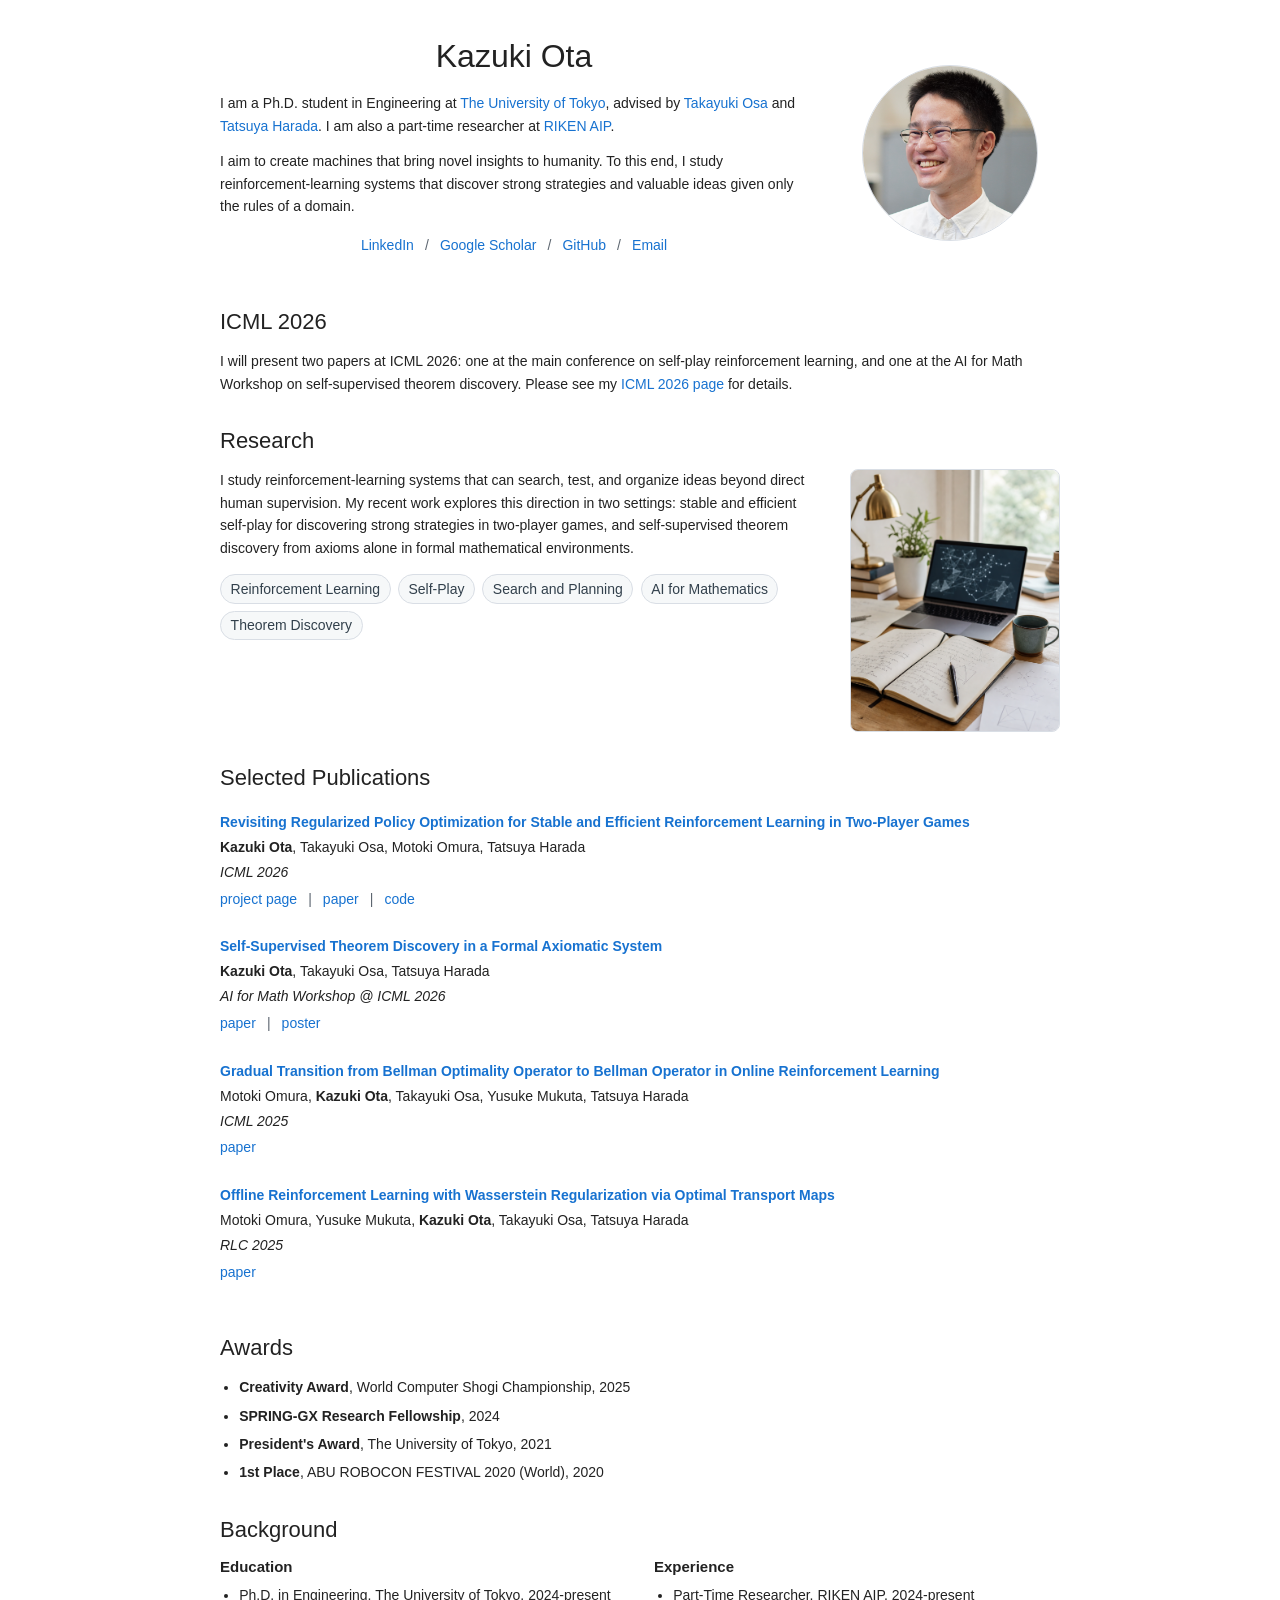
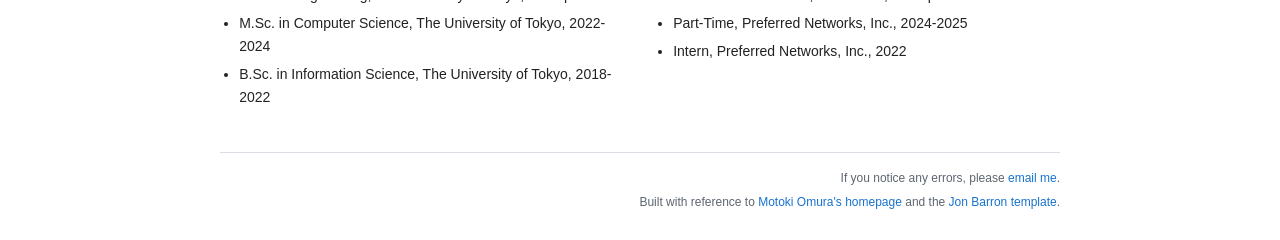
==== index.html @ 8f3a3dde "Add Google Analytics tag" ====
<!DOCTYPE html>
<html lang="en">
  <head>
    <!-- Google tag (gtag.js) -->
    <script async src="https://www.googletagmanager.com/gtag/js?id=G-ZYWMTQJR9X"></script>
    <script>
      window.dataLayer = window.dataLayer || [];
      function gtag(){dataLayer.push(arguments);}
      gtag("js", new Date());

      gtag("config", "G-ZYWMTQJR9X");
    </script>
    <meta charset="UTF-8" />
    <meta name="viewport" content="width=device-width, initial-scale=1" />
    <title>Kazuki Ota</title>
    <meta name="author" content="Kazuki Ota" />
    <meta
      name="description"
      content="Personal homepage of Kazuki Ota."
    />
    <meta property="og:type" content="website" />
    <meta property="og:title" content="Kazuki Ota" />
    <meta
      property="og:description"
      content="Personal homepage of Kazuki Ota."
    />
    <meta property="og:url" content="https://kazukiohta.github.io/" />
    <meta name="twitter:card" content="summary" />
    <meta name="twitter:title" content="Kazuki Ota" />
    <meta
      name="twitter:description"
      content="Personal homepage of Kazuki Ota."
    />
    <link rel="stylesheet" href="./stylesheet.css" />
  </head>
  <body>
    <main class="page">
      <section class="intro" aria-labelledby="name">
        <div class="intro-copy">
          <h1 id="name">Kazuki Ota</h1>
          <p>
            I am a Ph.D. student in Engineering at
            <a href="https://www.u-tokyo.ac.jp/en/">The University of Tokyo</a>,
            advised by
            <a href="https://takaosa.github.io/about.html">Takayuki Osa</a>
            and
            <a href="https://www.mi.t.u-tokyo.ac.jp/harada/">Tatsuya Harada</a>.
            I am also a part-time researcher at
            <a href="https://aip.riken.jp/">RIKEN AIP</a>.
          </p>
          <p>
            I aim to create machines that bring novel insights to humanity. To
            this end, I study reinforcement-learning systems that discover
            strong strategies and valuable ideas given only the rules of a
            domain.
          </p>
          <p class="link-row" aria-label="Profile links">
            <a href="https://www.linkedin.com/in/kazukiota/">LinkedIn</a>
            <span>/</span>
            <a href="https://scholar.google.com/citations?user=C-YDpqoAAAAJ">
              Google Scholar
            </a>
            <span>/</span>
            <a href="https://github.com/KazukiOhta">GitHub</a>
            <span>/</span>
            <a href="mailto:ota@mi.t.u-tokyo.ac.jp">Email</a>
          </p>
        </div>
        <a class="portrait-link" href="./assets/images/profile.JPG">
          <img
            class="portrait"
            src="./assets/images/profile.JPG"
            alt="Portrait of Kazuki Ota"
          />
        </a>
      </section>

      <section aria-labelledby="icml2026-heading">
        <h2 id="icml2026-heading">ICML 2026</h2>
        <p>
          I will present two papers at ICML 2026: one at the main conference on
          self-play reinforcement learning, and one at the AI for Math Workshop
          on self-supervised theorem discovery. Please see my
          <a href="./icml2026/">ICML 2026 page</a> for details.
        </p>
      </section>

      <section aria-labelledby="research-heading">
        <h2 id="research-heading">Research</h2>
        <div class="research-layout">
          <div>
            <p>
              I study reinforcement-learning systems that can search, test, and
              organize ideas beyond direct human supervision. My recent work
              explores this direction in two settings: stable and efficient
              self-play for discovering strong strategies in two-player games,
              and self-supervised theorem discovery from axioms alone in formal
              mathematical environments.
            </p>
            <p class="topic-list">
              <span>Reinforcement Learning</span>
              <span>Self-Play</span>
              <span>Search and Planning</span>
              <span>AI for Mathematics</span>
              <span>Theorem Discovery</span>
            </p>
          </div>
          <figure class="research-figure">
            <img
              src="./assets/images/research-desk.png"
              alt="Research desk with notebook, laptop, and mathematical sketches"
              loading="lazy"
            />
          </figure>
        </div>
      </section>

      <section aria-labelledby="publications-heading">
        <h2 id="publications-heading">Selected Publications</h2>
        <div class="publication-list">
          <article class="publication">
            <p class="paper-title">
              <a href="./klent/">
                Revisiting Regularized Policy Optimization for Stable and
                Efficient Reinforcement Learning in Two-Player Games
              </a>
            </p>
            <p>
              <strong>Kazuki Ota</strong>, Takayuki Osa, Motoki Omura, Tatsuya
              Harada
            </p>
            <p><em>ICML 2026</em></p>
            <p class="paper-links">
              <a href="./klent/">project page</a>
              <span>|</span>
              <a href="https://arxiv.org/abs/2602.10894">paper</a>
              <span>|</span>
              <a href="https://github.com/KazukiOhta/klent/tree/main">code</a>
            </p>
          </article>

          <article class="publication">
            <p class="paper-title">
              <a href="https://arxiv.org/abs/2606.28747">
                Self-Supervised Theorem Discovery in a Formal Axiomatic System
              </a>
            </p>
            <p>
              <strong>Kazuki Ota</strong>, Takayuki Osa, Tatsuya Harada
            </p>
            <p><em>AI for Math Workshop @ ICML 2026</em></p>
            <p class="paper-links">
              <a href="https://arxiv.org/abs/2606.28747">paper</a>
              <span>|</span>
              <a href="./assets/posters/self-supervised-theorem-discovery-icml2026-workshop-poster.pdf">poster</a>
            </p>
          </article>

          <article class="publication">
            <p class="paper-title">
              <a href="https://arxiv.org/abs/2506.05968">
                Gradual Transition from Bellman Optimality Operator to Bellman
                Operator in Online Reinforcement Learning
              </a>
            </p>
            <p>
              Motoki Omura, <strong>Kazuki Ota</strong>, Takayuki Osa, Yusuke
              Mukuta, Tatsuya Harada
            </p>
            <p><em>ICML 2025</em></p>
            <p class="paper-links">
              <a href="https://arxiv.org/abs/2506.05968">paper</a>
            </p>
          </article>

          <article class="publication">
            <p class="paper-title">
              <a href="https://arxiv.org/abs/2507.10843">
                Offline Reinforcement Learning with Wasserstein Regularization
                via Optimal Transport Maps
              </a>
            </p>
            <p>
              Motoki Omura, Yusuke Mukuta, <strong>Kazuki Ota</strong>,
              Takayuki Osa, Tatsuya Harada
            </p>
            <p><em>RLC 2025</em></p>
            <p class="paper-links">
              <a href="https://arxiv.org/abs/2507.10843">paper</a>
            </p>
          </article>
        </div>
      </section>

      <section aria-labelledby="awards-heading">
        <h2 id="awards-heading">Awards</h2>
        <ul class="plain-list">
          <li>
            <strong>Creativity Award</strong>, World Computer Shogi Championship,
            2025
          </li>
          <li><strong>SPRING-GX Research Fellowship</strong>, 2024</li>
          <li>
            <strong>President's Award</strong>, The University of Tokyo, 2021
          </li>
          <li>
            <strong>1st Place</strong>, ABU ROBOCON FESTIVAL 2020 (World), 2020
          </li>
        </ul>
      </section>

      <section aria-labelledby="background-heading">
        <h2 id="background-heading">Background</h2>
        <div class="two-column">
          <div>
            <h3>Education</h3>
            <ul class="plain-list">
              <li>
                Ph.D. in Engineering, The University of Tokyo, 2024-present
              </li>
              <li>
                M.Sc. in Computer Science, The University of Tokyo, 2022-2024
              </li>
              <li>
                B.Sc. in Information Science, The University of Tokyo, 2018-2022
              </li>
            </ul>
          </div>
          <div>
            <h3>Experience</h3>
            <ul class="plain-list">
              <li>Part-Time Researcher, RIKEN AIP, 2024-present</li>
              <li>Part-Time, Preferred Networks, Inc., 2024-2025</li>
              <li>Intern, Preferred Networks, Inc., 2022</li>
            </ul>
          </div>
        </div>
      </section>

      <footer>
        <p>
          If you notice any errors, please
          <a href="mailto:ota@mi.t.u-tokyo.ac.jp">email me</a>.
        </p>
        <p>
          Built with reference to
          <a href="https://motokiomura.github.io/">Motoki Omura's homepage</a>
          and the
          <a href="https://github.com/jonbarron/website">Jon Barron template</a>.
        </p>
      </footer>
    </main>
  </body>
</html>
---- stylesheet.css ----
:root {
  --ink: #222222;
  --muted: #5d6670;
  --line: #d9dee5;
  --link: #1772d0;
  --link-hover: #b35c18;
  --soft: #f6f8f9;
  --accent: #0d7377;
}

* {
  box-sizing: border-box;
}

html {
  color-scheme: light;
}

body {
  margin: 0;
  color: var(--ink);
  background: #ffffff;
  font-family: Lato, Verdana, Helvetica, Arial, sans-serif;
  font-size: 14px;
  line-height: 1.62;
}

a {
  color: var(--link);
  text-decoration: none;
}

a:focus,
a:hover {
  color: var(--link-hover);
}

p {
  margin: 0 0 0.8rem;
}

h1,
h2,
h3 {
  margin: 0;
  font-weight: 400;
  line-height: 1.25;
}

h1 {
  margin-bottom: 1rem;
  text-align: center;
  font-size: 32px;
}

h2 {
  margin: 2rem 0 0.9rem;
  font-size: 22px;
}

h3 {
  margin-bottom: 0.45rem;
  font-size: 15px;
  font-weight: 700;
}

strong,
.paper-title {
  font-weight: 700;
}

.page {
  width: min(840px, calc(100% - 32px));
  margin: 0 auto;
  padding: 36px 0 28px;
}

.intro {
  display: grid;
  grid-template-columns: minmax(0, 1fr) 220px;
  gap: 32px;
  align-items: center;
  padding-bottom: 0.4rem;
}

.intro-copy {
  min-width: 0;
}

.link-row {
  margin-top: 1rem;
  text-align: center;
}

.link-row span,
.paper-links span {
  color: var(--muted);
  margin: 0 0.45rem;
}

.portrait-link {
  display: flex;
  justify-content: center;
}

.portrait {
  display: block;
  width: 176px;
  height: 176px;
  border-radius: 50%;
  object-fit: cover;
  border: 1px solid var(--line);
}

.plain-list {
  margin: 0;
  padding-left: 1.2rem;
}

.plain-list li {
  margin: 0.35rem 0;
}

.research-layout {
  display: grid;
  grid-template-columns: minmax(0, 1fr) 210px;
  gap: 24px;
  align-items: start;
}

.topic-list {
  display: flex;
  flex-wrap: wrap;
  gap: 0.45rem;
  margin-top: 0.9rem;
}

.topic-list span {
  border: 1px solid var(--line);
  border-radius: 999px;
  background: var(--soft);
  padding: 0.15rem 0.6rem;
  color: #32404c;
  white-space: nowrap;
}

.research-figure {
  margin: 0;
}

.research-figure img {
  display: block;
  width: 100%;
  aspect-ratio: 4 / 5;
  object-fit: cover;
  border-radius: 8px;
  border: 1px solid var(--line);
}

.publication {
  display: grid;
  grid-template-columns: 1fr;
  gap: 0.05rem;
  padding: 0.35rem 0 1.1rem;
}

.publication p {
  margin-bottom: 0.1rem;
}

.paper-title {
  margin-bottom: 0.22rem;
}

.paper-links {
  margin-top: 0.1rem;
}

.two-column {
  display: grid;
  grid-template-columns: repeat(2, minmax(0, 1fr));
  gap: 28px;
}

footer {
  margin-top: 2.4rem;
  padding-top: 1rem;
  border-top: 1px solid var(--line);
  color: var(--muted);
  text-align: right;
  font-size: 12px;
}

footer p {
  margin: 0;
}

footer p + p {
  margin-top: 0.25rem;
}

@media (max-width: 680px) {
  .page {
    width: min(100% - 24px, 840px);
    padding-top: 24px;
  }

  .intro,
  .research-layout,
  .two-column {
    grid-template-columns: 1fr;
  }

  .intro {
    gap: 18px;
  }

  .portrait-link {
    order: -1;
  }

  .portrait {
    width: 148px;
    height: 148px;
  }

  .research-figure img {
    max-height: 260px;
  }

  footer {
    text-align: left;
  }
}
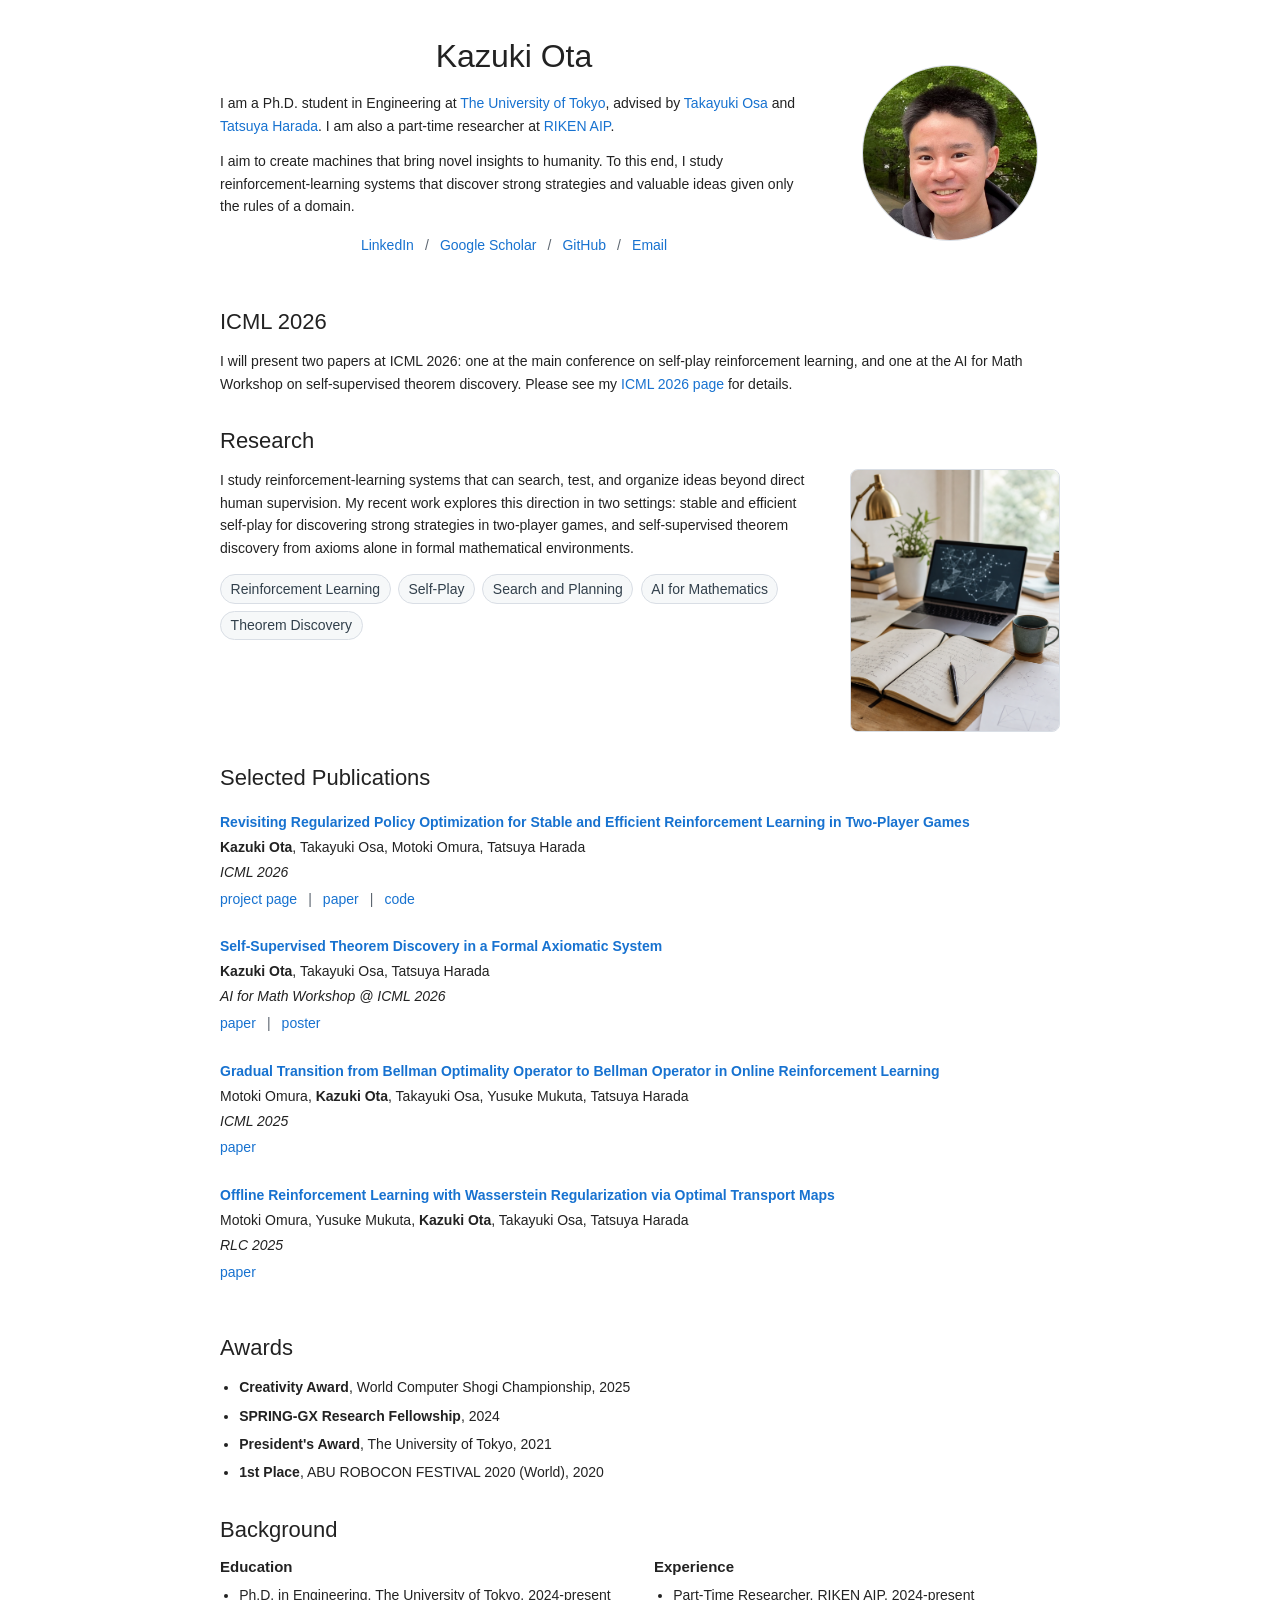
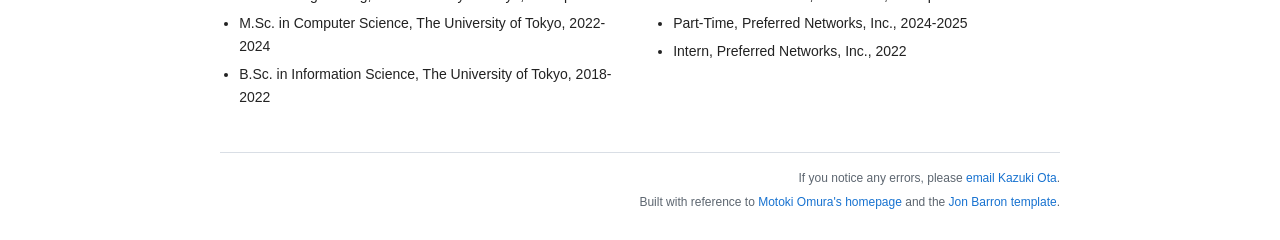
==== commit af6bdc48: "Standardize footer error contact" ====
--- a/index.html
+++ b/index.html
@@ -240,7 +240,7 @@
       <footer>
         <p>
           If you notice any errors, please
-          <a href="mailto:ota@mi.t.u-tokyo.ac.jp">email me</a>.
+          <a href="mailto:ota@mi.t.u-tokyo.ac.jp">email Kazuki Ota</a>.
         </p>
         <p>
           Built with reference to
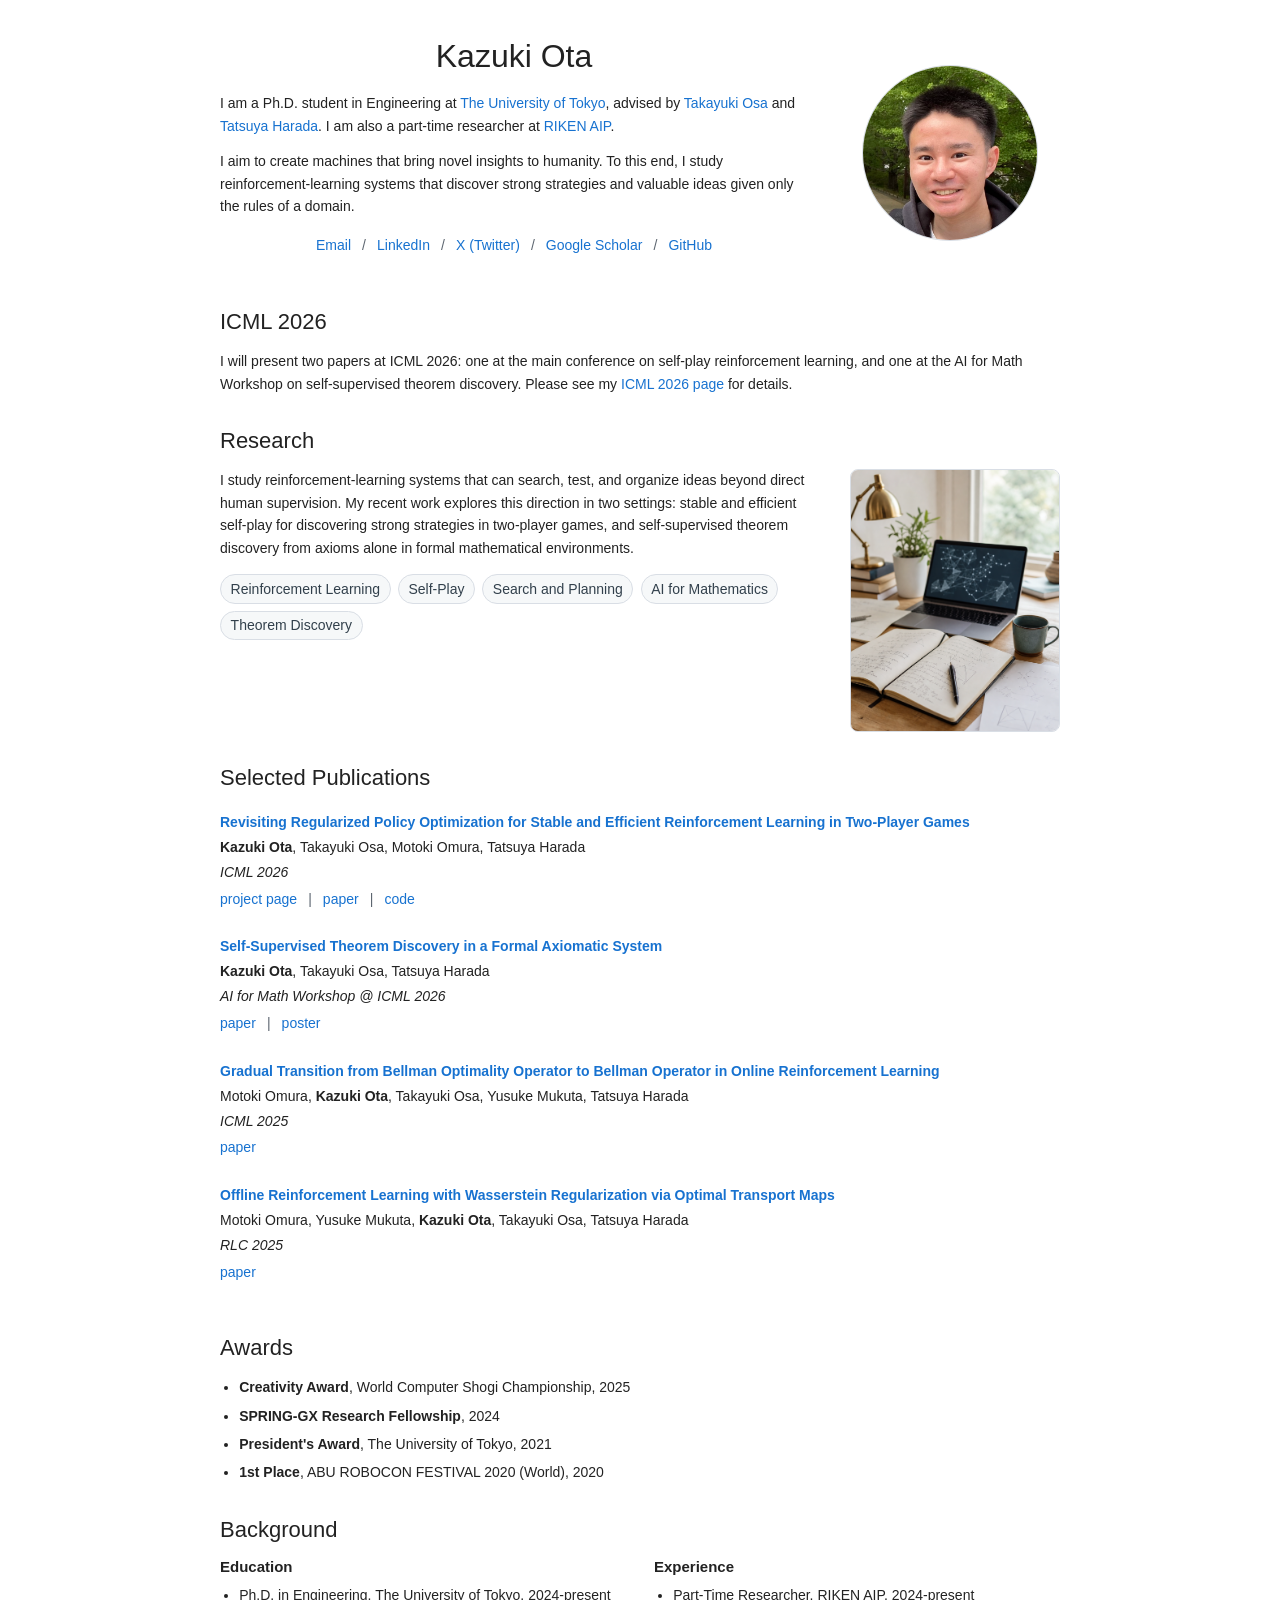
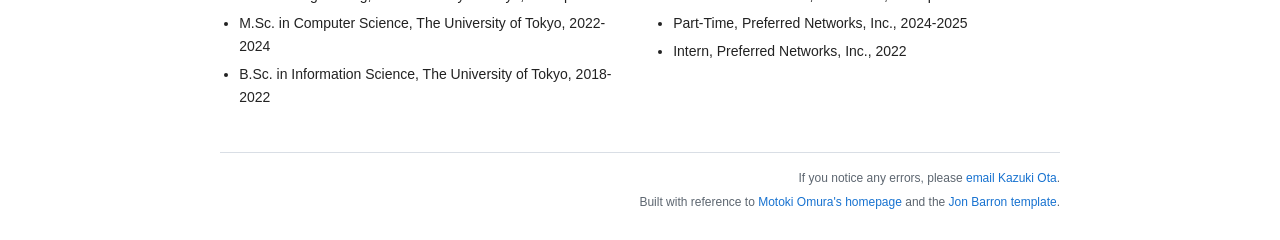
==== commit 356467e5: "Update homepage profile links" ====
--- a/index.html
+++ b/index.html
@@ -55,15 +55,17 @@
             domain.
           </p>
           <p class="link-row" aria-label="Profile links">
+            <a href="mailto:ota@mi.t.u-tokyo.ac.jp">Email</a>
+            <span>/</span>
             <a href="https://www.linkedin.com/in/kazukiota/">LinkedIn</a>
+            <span>/</span>
+            <a href="https://x.com/kazukiota0">X (Twitter)</a>
             <span>/</span>
             <a href="https://scholar.google.com/citations?user=C-YDpqoAAAAJ">
               Google Scholar
             </a>
             <span>/</span>
             <a href="https://github.com/KazukiOhta">GitHub</a>
-            <span>/</span>
-            <a href="mailto:ota@mi.t.u-tokyo.ac.jp">Email</a>
           </p>
         </div>
         <a class="portrait-link" href="./assets/images/profile.JPG">
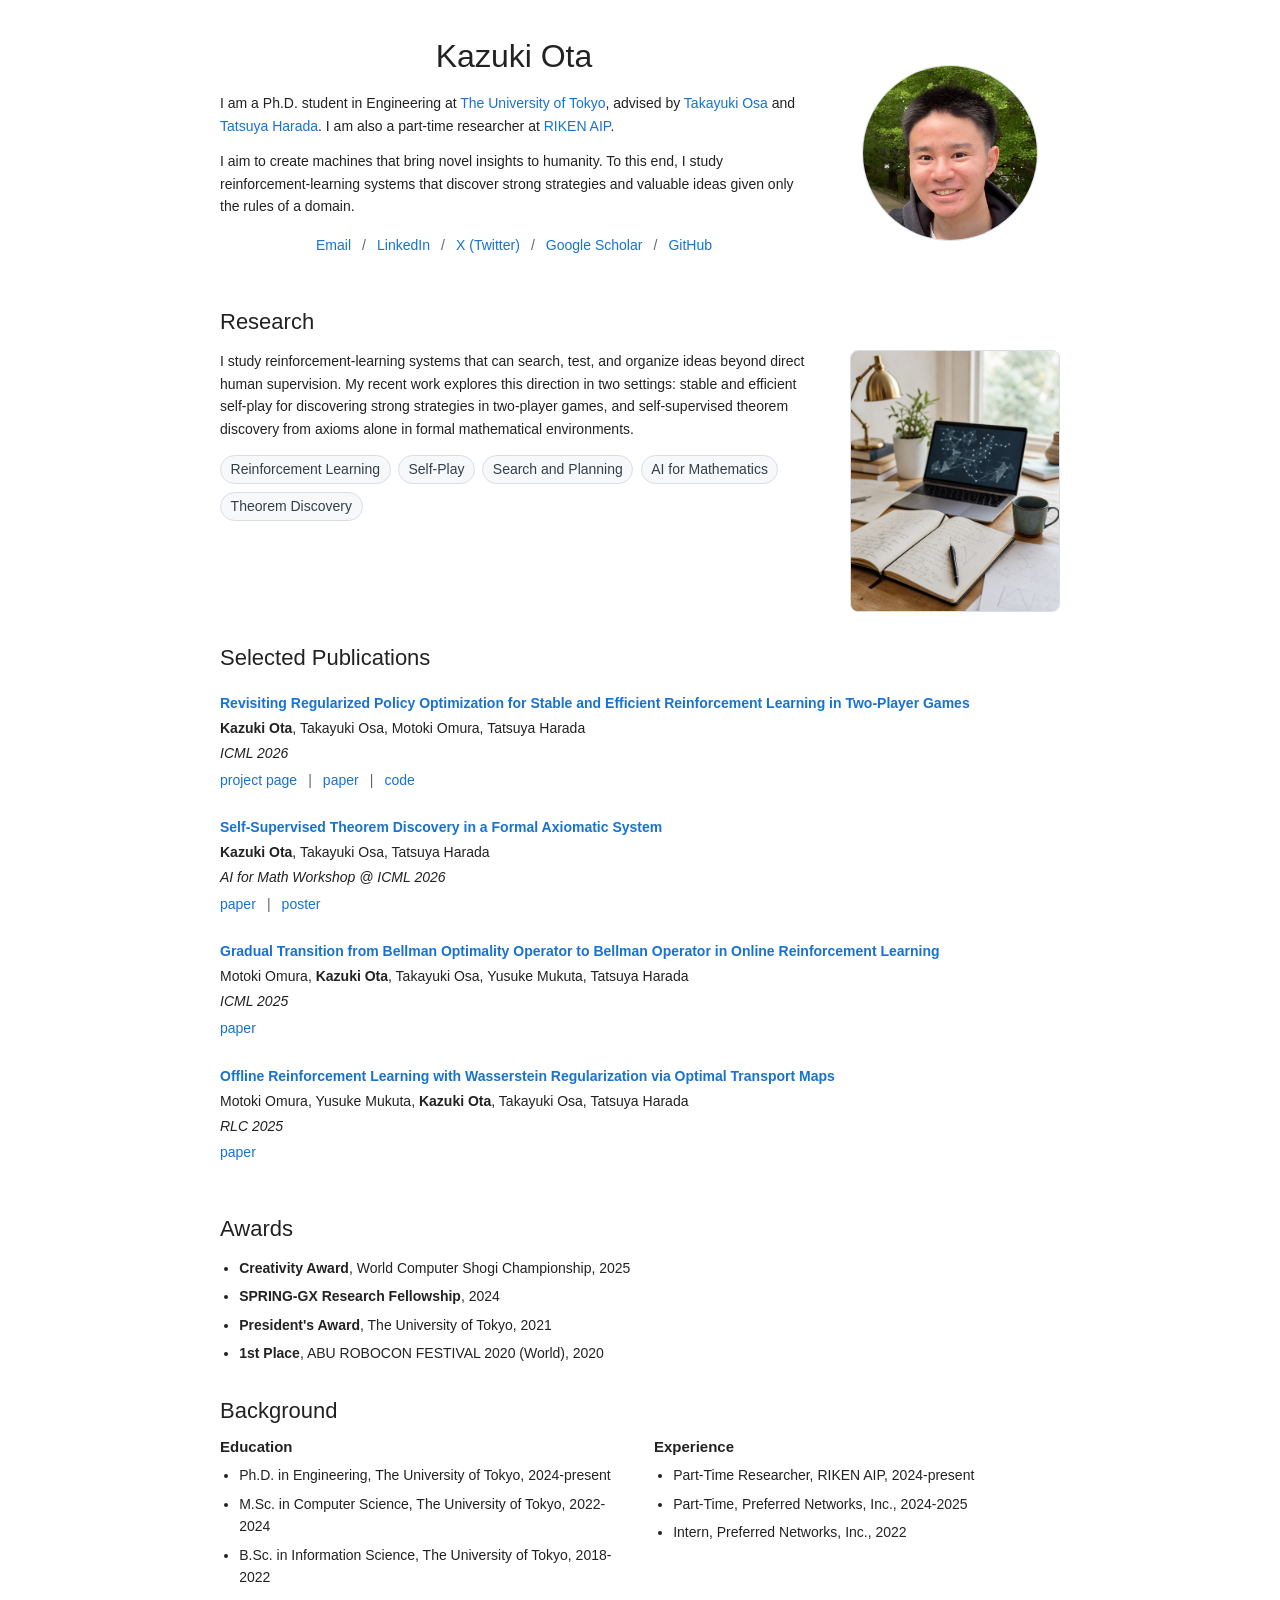
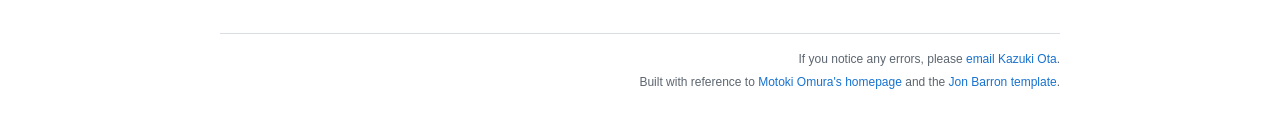
==== commit e5dbf5a7: "Archive ICML 2026 event content" ====
--- a/index.html
+++ b/index.html
@@ -77,16 +77,6 @@
         </a>
       </section>
 
-      <section aria-labelledby="icml2026-heading">
-        <h2 id="icml2026-heading">ICML 2026</h2>
-        <p>
-          I will present two papers at ICML 2026: one at the main conference on
-          self-play reinforcement learning, and one at the AI for Math Workshop
-          on self-supervised theorem discovery. Please see my
-          <a href="./icml2026/">ICML 2026 page</a> for details.
-        </p>
-      </section>
-
       <section aria-labelledby="research-heading">
         <h2 id="research-heading">Research</h2>
         <div class="research-layout">
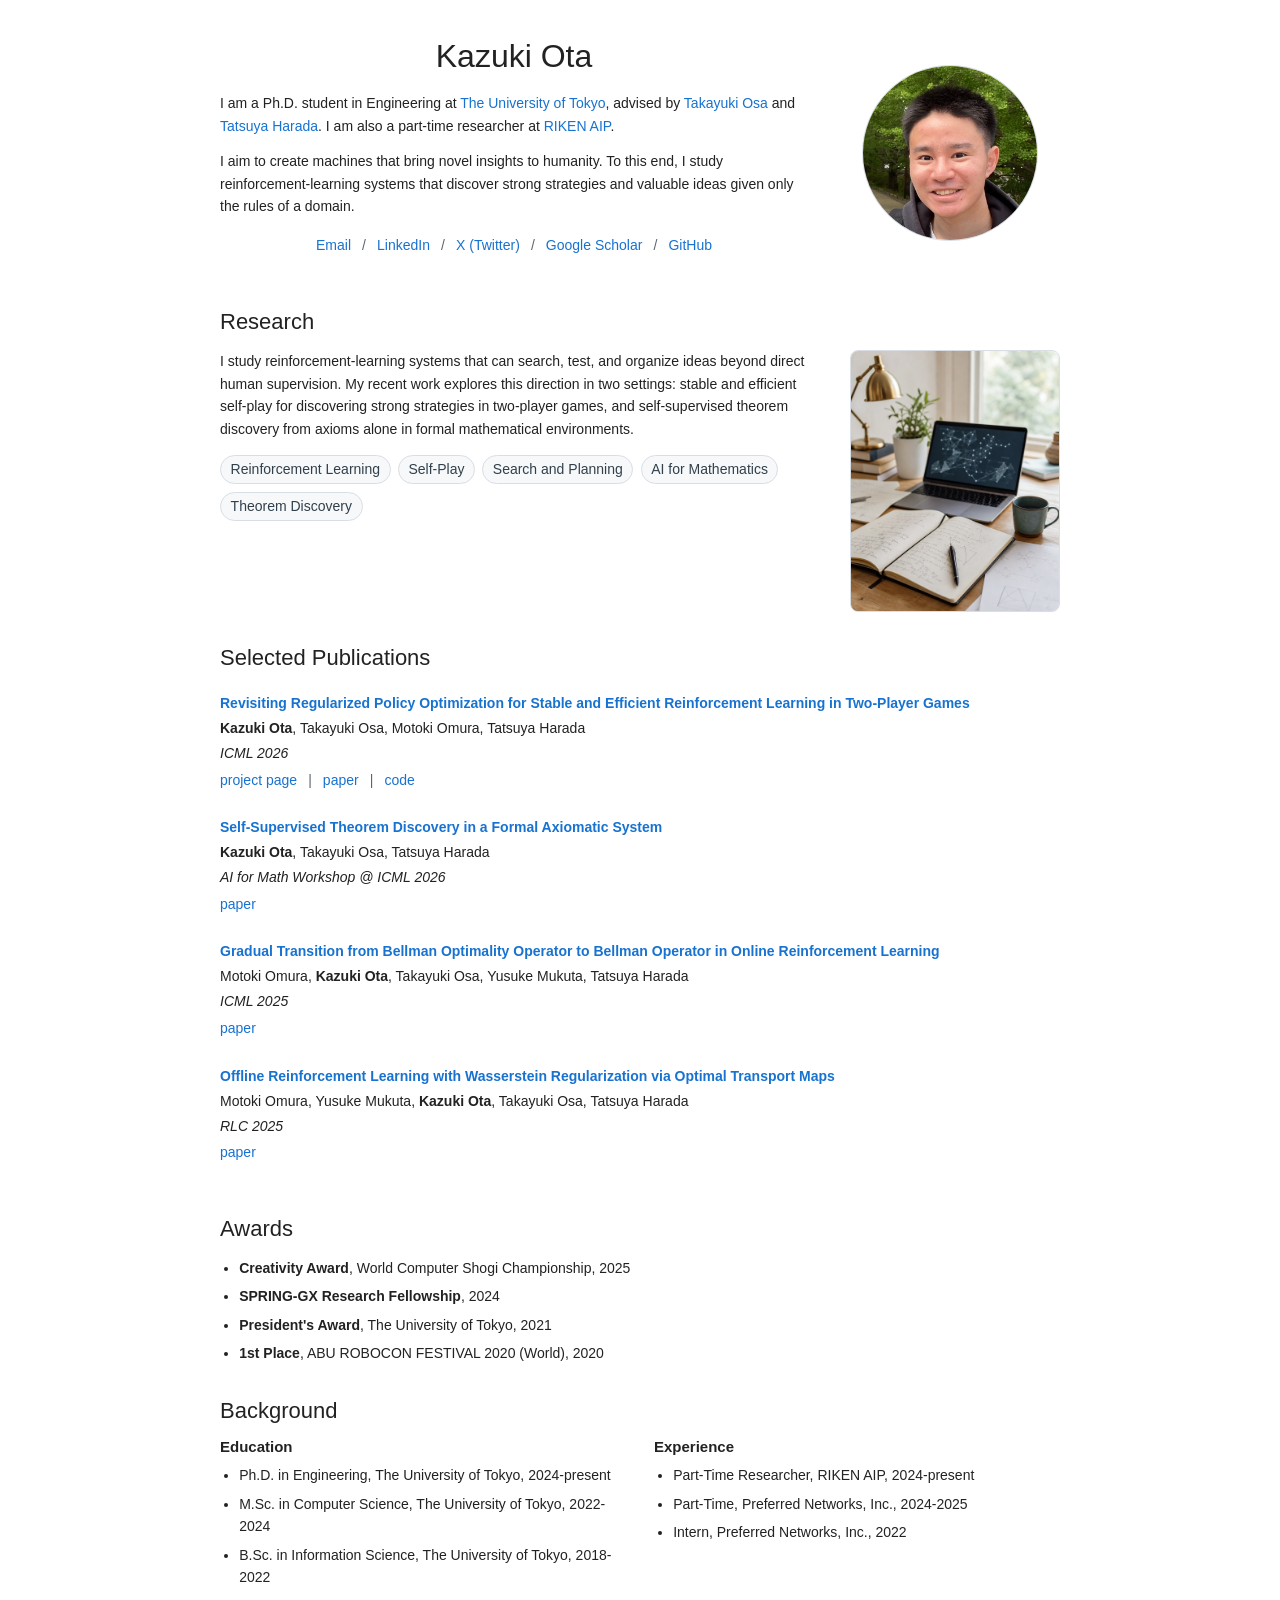
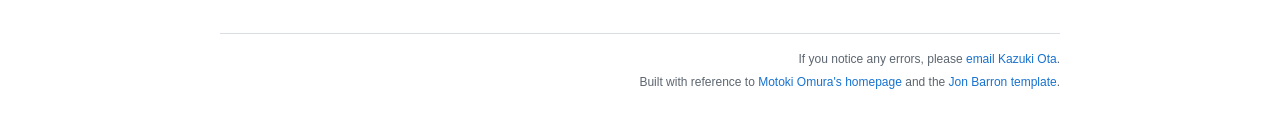
==== commit f5dd5bb0: "Remove workshop poster link from homepage" ====
--- a/index.html
+++ b/index.html
@@ -143,8 +143,6 @@
             <p><em>AI for Math Workshop @ ICML 2026</em></p>
             <p class="paper-links">
               <a href="https://arxiv.org/abs/2606.28747">paper</a>
-              <span>|</span>
-              <a href="./assets/posters/self-supervised-theorem-discovery-icml2026-workshop-poster.pdf">poster</a>
             </p>
           </article>
 
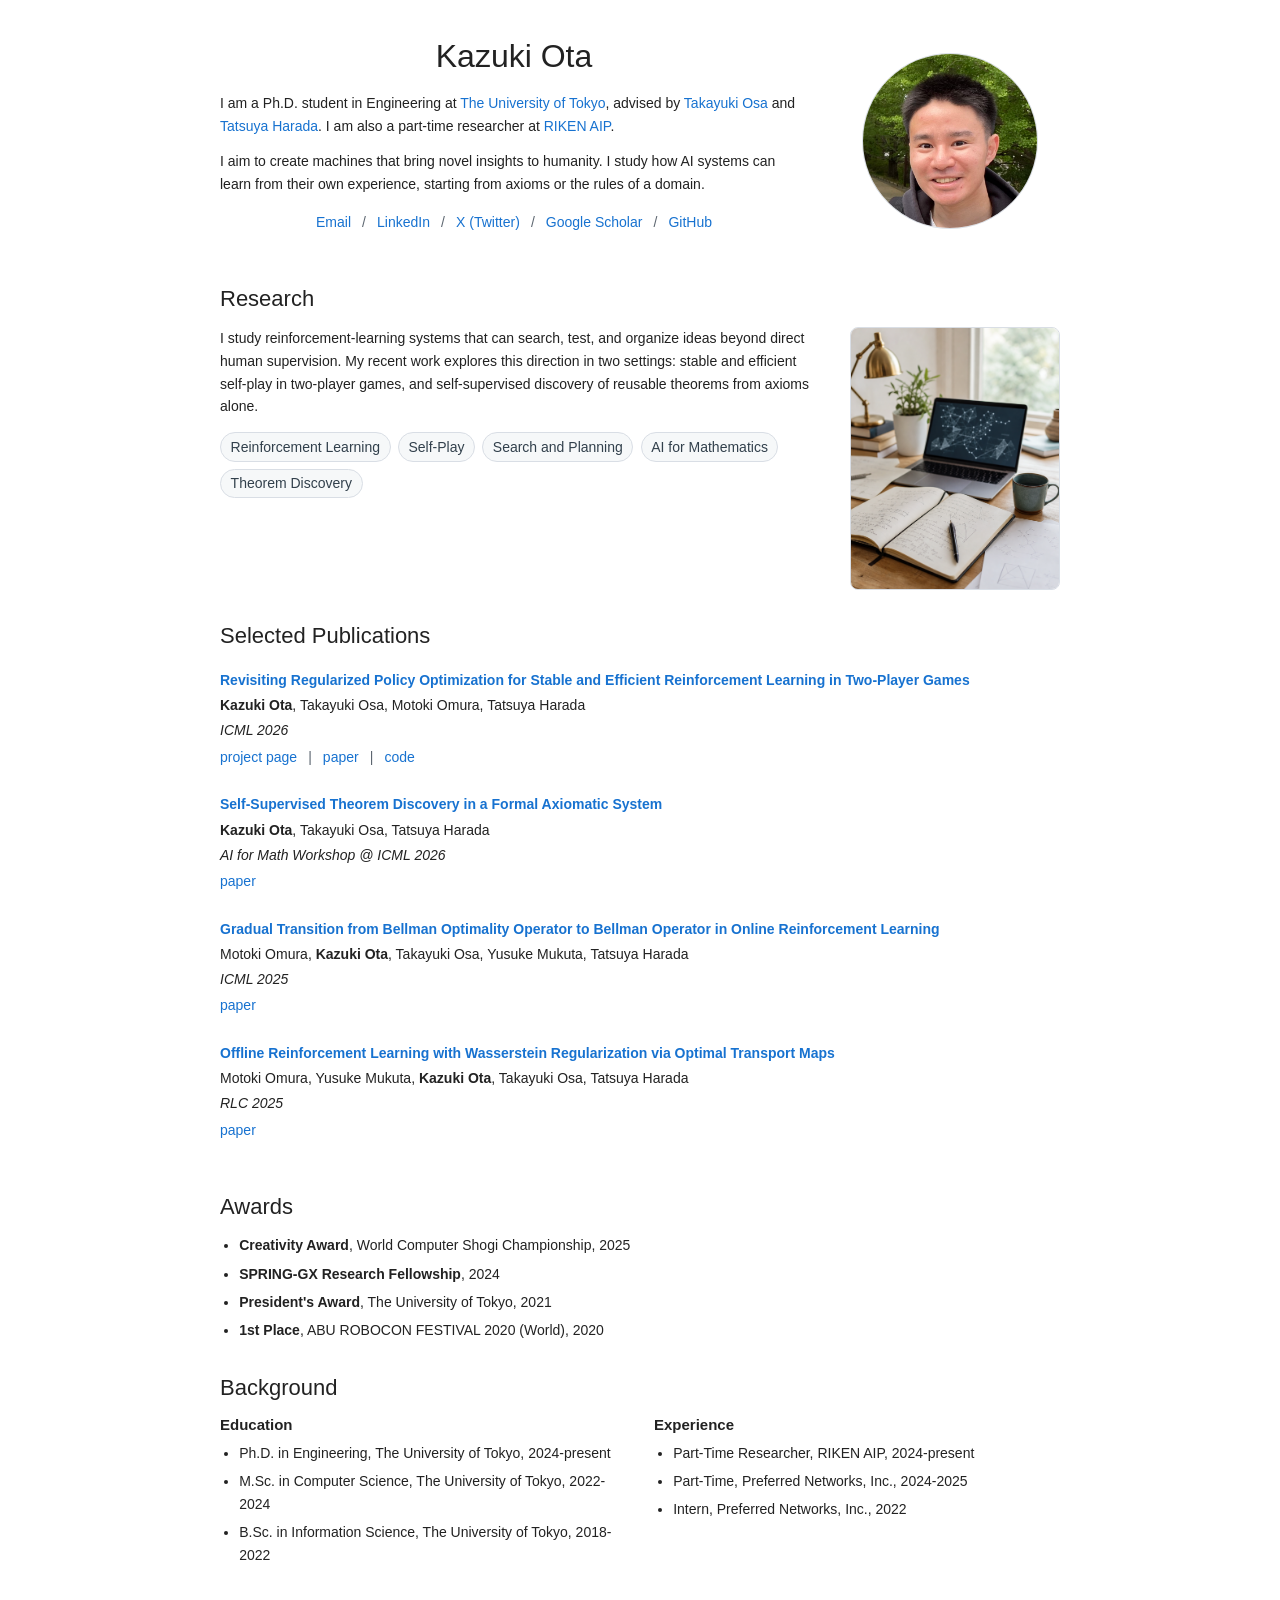
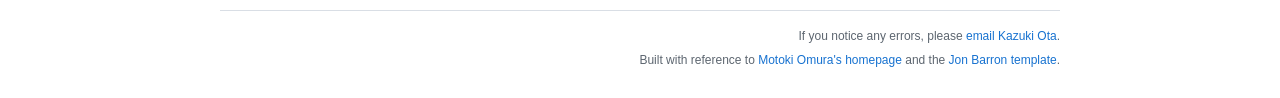
==== commit 9db68c08: "Refine homepage research description" ====
--- a/index.html
+++ b/index.html
@@ -49,10 +49,9 @@
             <a href="https://aip.riken.jp/">RIKEN AIP</a>.
           </p>
           <p>
-            I aim to create machines that bring novel insights to humanity. To
-            this end, I study reinforcement-learning systems that discover
-            strong strategies and valuable ideas given only the rules of a
-            domain.
+            I aim to create machines that bring novel insights to humanity. I
+            study how AI systems can learn from their own experience, starting
+            from axioms or the rules of a domain.
           </p>
           <p class="link-row" aria-label="Profile links">
             <a href="mailto:ota@mi.t.u-tokyo.ac.jp">Email</a>
@@ -85,9 +84,8 @@
               I study reinforcement-learning systems that can search, test, and
               organize ideas beyond direct human supervision. My recent work
               explores this direction in two settings: stable and efficient
-              self-play for discovering strong strategies in two-player games,
-              and self-supervised theorem discovery from axioms alone in formal
-              mathematical environments.
+              self-play in two-player games, and self-supervised discovery of
+              reusable theorems from axioms alone.
             </p>
             <p class="topic-list">
               <span>Reinforcement Learning</span>
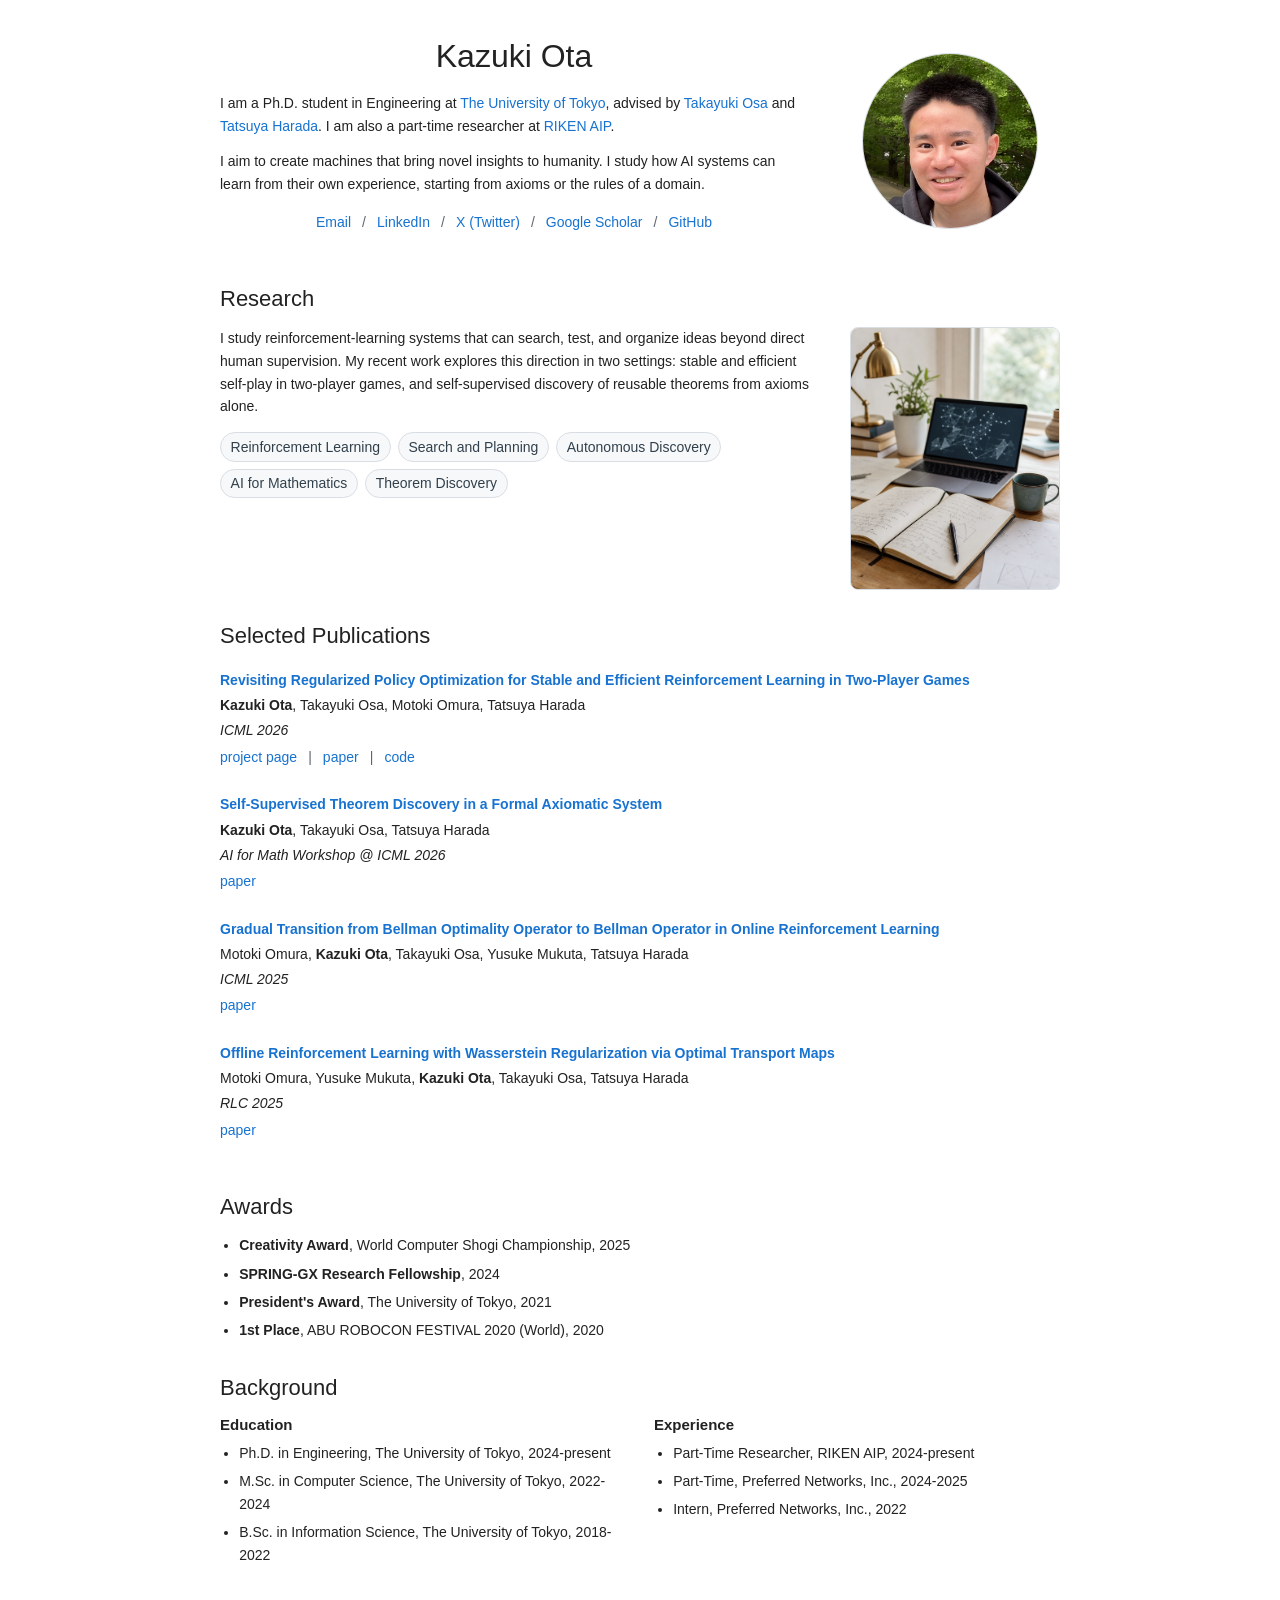
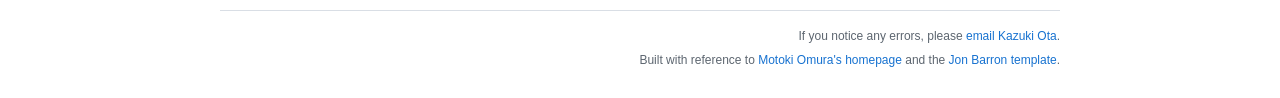
==== commit 8501245f: "Update research keywords for autonomous discovery" ====
--- a/index.html
+++ b/index.html
@@ -89,8 +89,8 @@
             </p>
             <p class="topic-list">
               <span>Reinforcement Learning</span>
-              <span>Self-Play</span>
               <span>Search and Planning</span>
+              <span>Autonomous Discovery</span>
               <span>AI for Mathematics</span>
               <span>Theorem Discovery</span>
             </p>
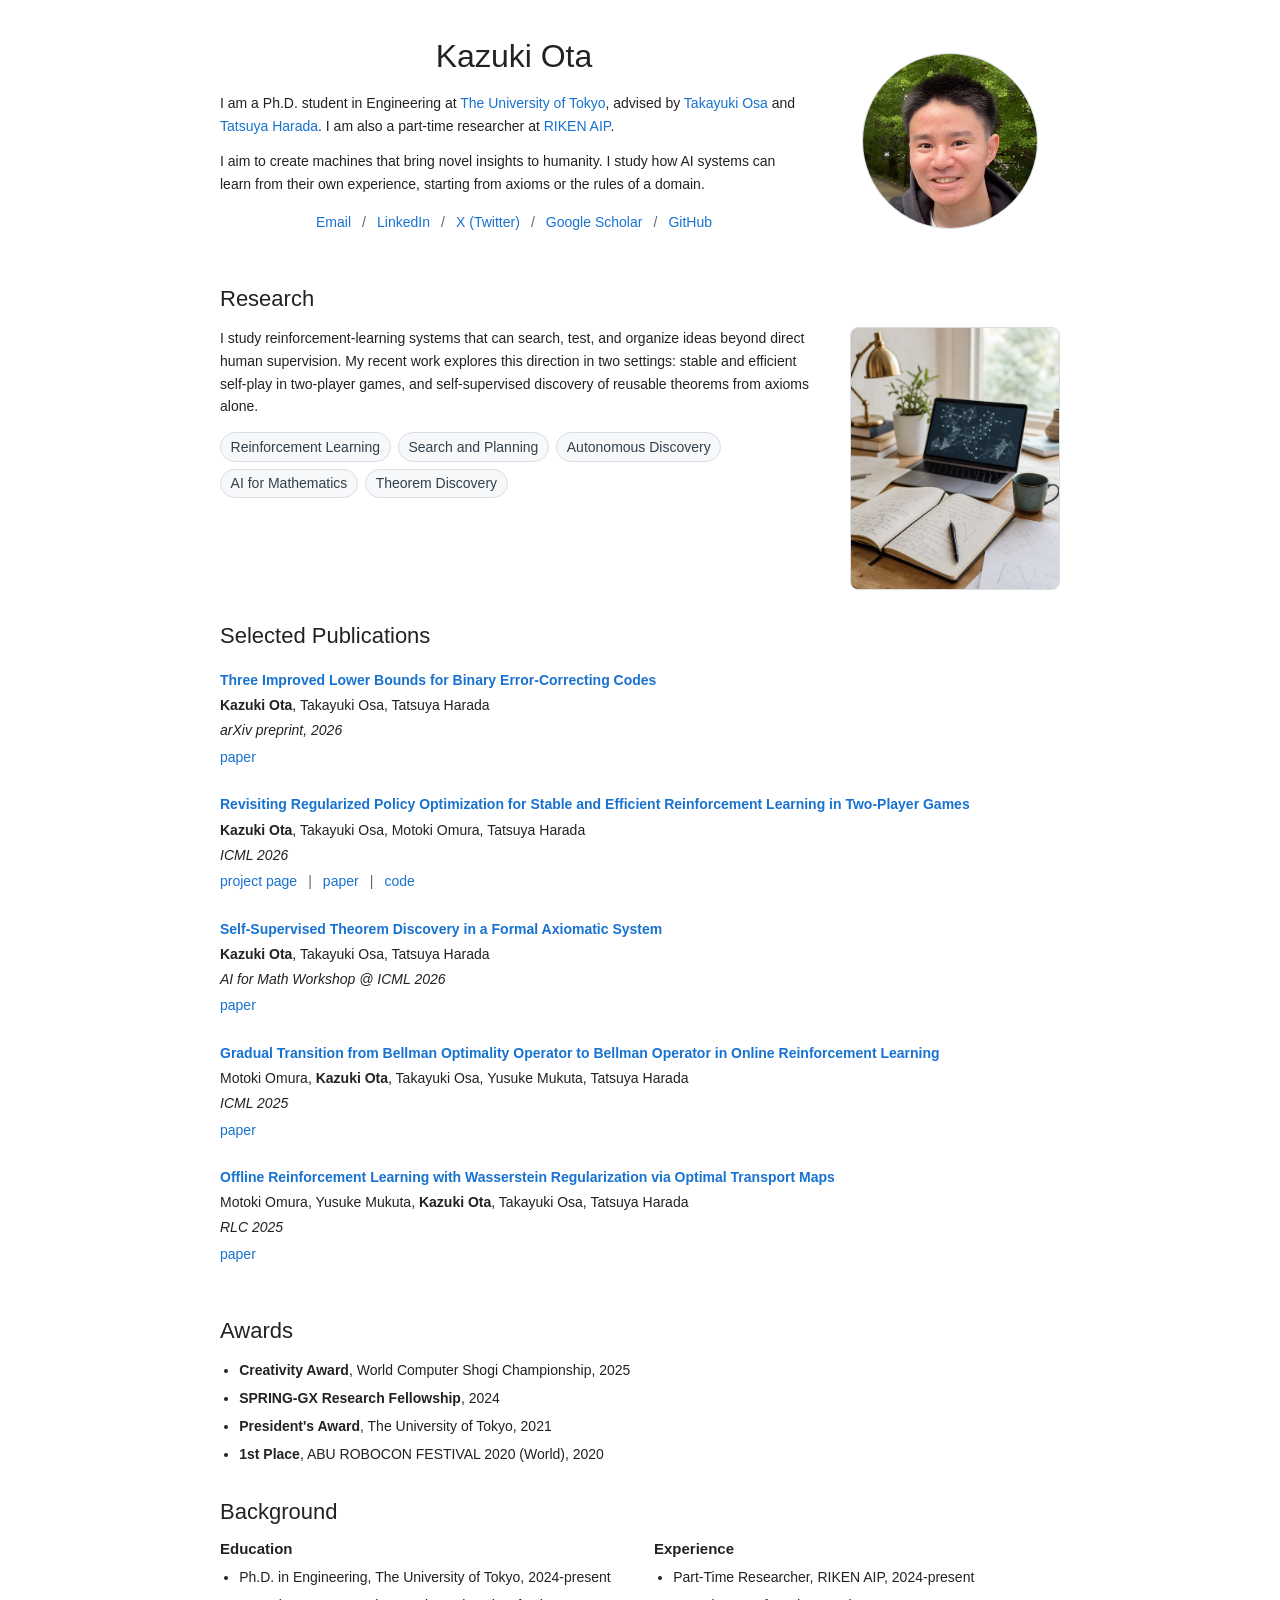
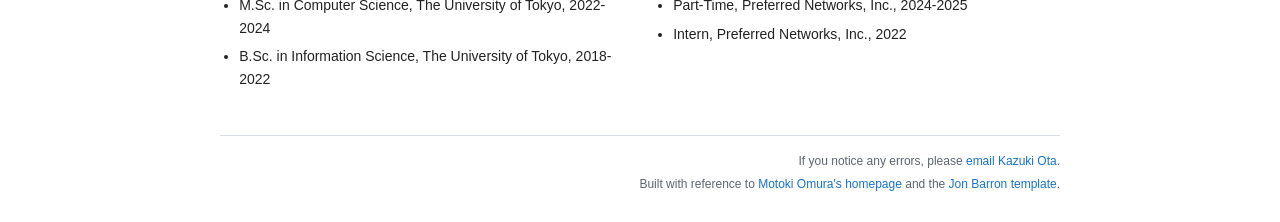
==== commit 9aceed00: "Add binary error-correcting codes preprint to homepage" ====
--- a/index.html
+++ b/index.html
@@ -110,6 +110,21 @@
         <div class="publication-list">
           <article class="publication">
             <p class="paper-title">
+              <a href="https://arxiv.org/abs/2610.11609">
+                Three Improved Lower Bounds for Binary Error-Correcting Codes
+              </a>
+            </p>
+            <p>
+              <strong>Kazuki Ota</strong>, Takayuki Osa, Tatsuya Harada
+            </p>
+            <p><em>arXiv preprint, 2026</em></p>
+            <p class="paper-links">
+              <a href="https://arxiv.org/abs/2610.11609">paper</a>
+            </p>
+          </article>
+
+          <article class="publication">
+            <p class="paper-title">
               <a href="./klent/">
                 Revisiting Regularized Policy Optimization for Stable and
                 Efficient Reinforcement Learning in Two-Player Games
